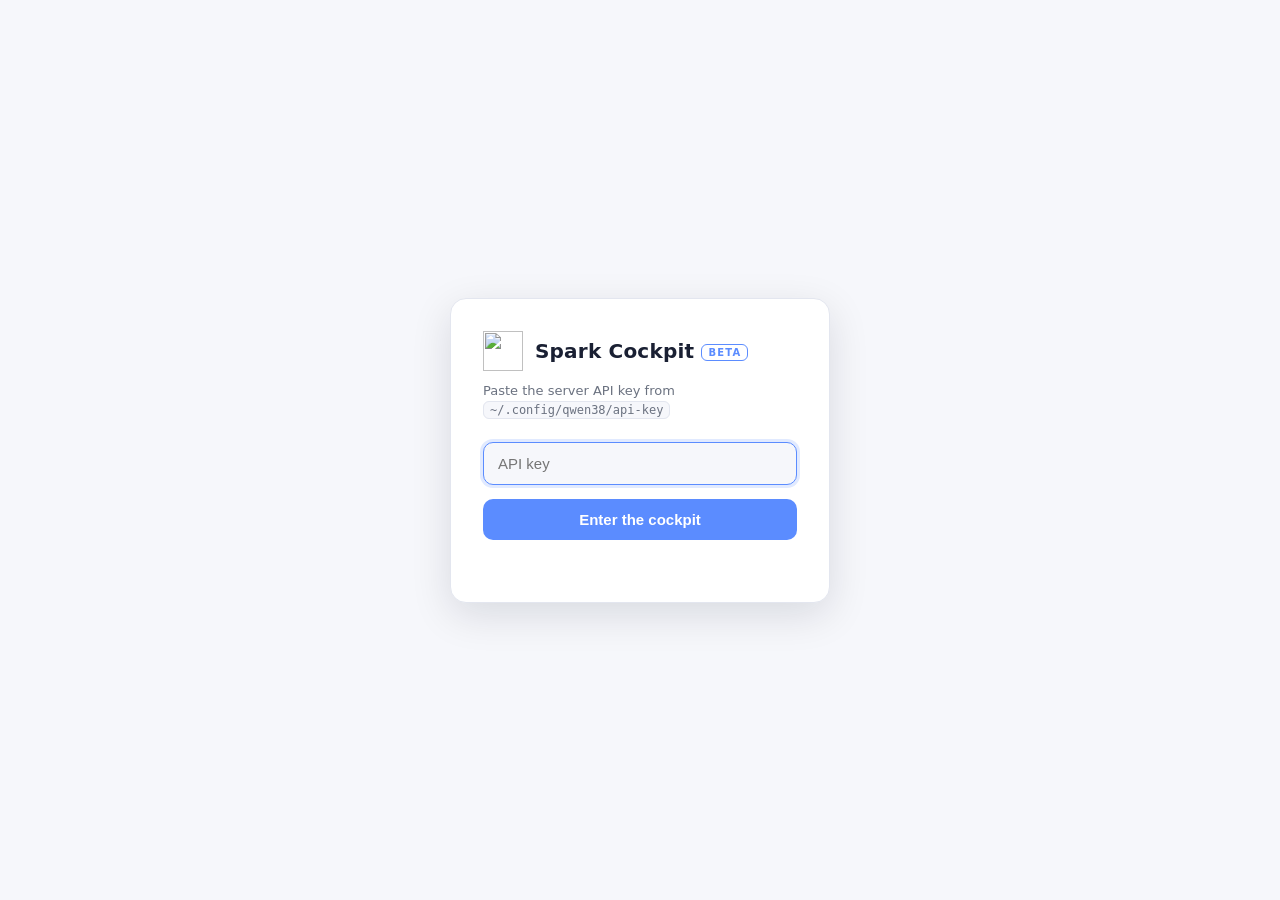
==== dashboard/static/login.html @ 503dc8a2 "dashboard: absorb webui/SPEC.md ideas, single home under dashboard/ Backend skeleton (cockpit.py, st" ====
<!doctype html>
<html lang="en">
<head>
<meta charset="utf-8">
<meta name="viewport" content="width=device-width, initial-scale=1">
<title>Spark Cockpit</title>
<link rel="icon" href="/static/favicon.svg">
<style>
  :root{
    --paper:#f6f7fb; --card:#ffffff; --line:#e3e6ef;
    --txt:#1a2033; --mut:#6b7280; --acc:#5b8cff; --err:#e5484d;
  }
  @media (prefers-color-scheme: dark){
    :root{ --paper:#0b1020; --card:#121a30; --line:#232c4a;
           --txt:#e8ecf8; --mut:#93a0bd; }
  }
  *{box-sizing:border-box; margin:0}
  body{
    min-height:100vh; display:grid; place-items:center;
    background:var(--paper); color:var(--txt);
    font:15px/1.5 system-ui, -apple-system, "Segoe UI", sans-serif;
  }
  .card{
    width:min(380px, 92vw); background:var(--card);
    border:1px solid var(--line); border-radius:16px; padding:32px;
    box-shadow:0 12px 40px rgba(11,16,32,.12);
  }
  .logo{display:flex; align-items:center; gap:12px; margin-bottom:6px}
  .logo img{width:40px; height:40px}
  h1{font-size:20px; letter-spacing:.2px}
  .beta{font-size:10px; font-weight:700; letter-spacing:.12em;
        color:var(--acc); border:1px solid var(--acc); border-radius:6px;
        padding:2px 6px; vertical-align:middle}
  p{color:var(--mut); font-size:13px; margin:10px 0 22px}
  code{background:var(--paper); border:1px solid var(--line);
       border-radius:6px; padding:1px 6px; font-size:12px}
  input{
    width:100%; padding:12px 14px; border-radius:10px;
    border:1px solid var(--line); background:var(--paper);
    color:var(--txt); font-size:15px; outline:none;
  }
  input:focus{border-color:var(--acc); box-shadow:0 0 0 3px rgba(91,140,255,.18)}
  button{
    width:100%; margin-top:14px; padding:12px; border:0; border-radius:10px;
    background:var(--acc); color:#fff; font-size:15px; font-weight:600;
    cursor:pointer; transition:filter .15s ease-out;
  }
  button:hover{filter:brightness(1.08)}
  .err{color:var(--err); font-size:13px; margin-top:12px; min-height:18px}
</style>
</head>
<body>
  <form class="card" id="f">
    <div class="logo">
      <img src="/static/favicon.svg" alt="">
      <h1>Spark Cockpit <span class="beta">BETA</span></h1>
    </div>
    <p>Paste the server API key from <code>~/.config/qwen38/api-key</code></p>
    <input id="k" type="password" autocomplete="current-password"
           placeholder="API key" autofocus>
    <button>Enter the cockpit</button>
    <div class="err" id="e"></div>
  </form>
<script>
document.getElementById('f').addEventListener('submit', async ev => {
  ev.preventDefault();
  const e = document.getElementById('e');
  e.textContent = '';
  try {
    const r = await fetch('/api/login', {
      method: 'POST',
      headers: {'Content-Type': 'application/json'},
      body: JSON.stringify({key: document.getElementById('k').value.trim()})
    });
    if (r.ok) { location.href = '/'; return; }
    e.textContent = r.status === 403 ? 'Wrong key.' : 'Login failed (' + r.status + ').';
  } catch { e.textContent = 'Cockpit unreachable.'; }
});
</script>
</body>
</html>
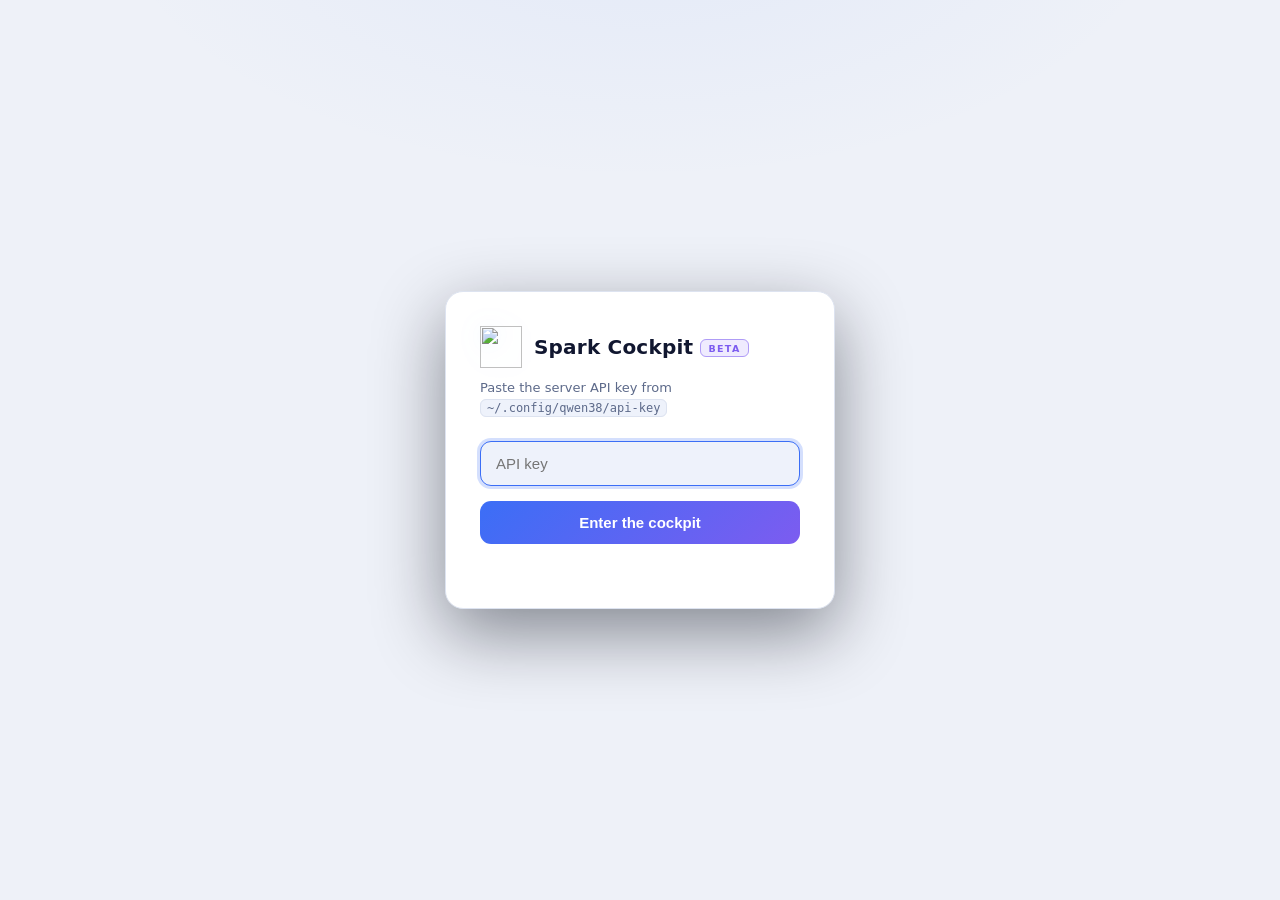
==== commit 2a248e39: "cockpit UI: full visual redesign, dark-first control room New design language on both pages: deep-in" ====
--- a/dashboard/static/login.html
+++ b/dashboard/static/login.html
@@ -7,45 +7,58 @@
 <link rel="icon" href="/static/favicon.svg">
 <style>
   :root{
-    --paper:#f6f7fb; --card:#ffffff; --line:#e3e6ef;
-    --txt:#1a2033; --mut:#6b7280; --acc:#5b8cff; --err:#e5484d;
+    --paper:#070b16; --card:#0d1424; --line:#1b2742;
+    --txt:#e9eefb; --mut:#8fa0c2; --soft:#0a1120; --glow:rgba(91,140,255,.10);
+    --acc:#5b8cff; --err:#ff5d68; --flash:#a78bfa;
   }
-  @media (prefers-color-scheme: dark){
-    :root{ --paper:#0b1020; --card:#121a30; --line:#232c4a;
-           --txt:#e8ecf8; --mut:#93a0bd; }
+  @media (prefers-color-scheme: light){
+    :root{ --paper:#eef1f8; --card:#ffffff; --line:#dde3f0;
+           --txt:#111730; --mut:#5d6a8a; --soft:#eef2fb;
+           --glow:rgba(91,140,255,.08); --acc:#3b6ef6; --err:#d93848;
+           --flash:#7c5cf0; }
   }
   *{box-sizing:border-box; margin:0}
   body{
     min-height:100vh; display:grid; place-items:center;
-    background:var(--paper); color:var(--txt);
-    font:15px/1.5 system-ui, -apple-system, "Segoe UI", sans-serif;
+    background:
+      radial-gradient(900px 480px at 50% -12%, var(--glow), transparent 60%),
+      var(--paper);
+    color:var(--txt);
+    font:15px/1.5 "Inter", system-ui, -apple-system, "Segoe UI", sans-serif;
   }
   .card{
-    width:min(380px, 92vw); background:var(--card);
-    border:1px solid var(--line); border-radius:16px; padding:32px;
-    box-shadow:0 12px 40px rgba(11,16,32,.12);
+    width:min(390px, 92vw); background:var(--card);
+    border:1px solid var(--line); border-radius:18px; padding:34px;
+    box-shadow:0 24px 70px rgba(2,6,18,.45);
+    animation:rise .4s ease-out both;
   }
+  @keyframes rise{from{opacity:0; transform:translateY(8px)}}
   .logo{display:flex; align-items:center; gap:12px; margin-bottom:6px}
-  .logo img{width:40px; height:40px}
-  h1{font-size:20px; letter-spacing:.2px}
-  .beta{font-size:10px; font-weight:700; letter-spacing:.12em;
-        color:var(--acc); border:1px solid var(--acc); border-radius:6px;
-        padding:2px 6px; vertical-align:middle}
-  p{color:var(--mut); font-size:13px; margin:10px 0 22px}
-  code{background:var(--paper); border:1px solid var(--line);
+  .logo img{width:42px; height:42px; filter:drop-shadow(0 0 12px var(--glow))}
+  h1{font-size:20px; letter-spacing:.01em}
+  .beta{font-size:9.5px; font-weight:800; letter-spacing:.14em; color:var(--flash);
+        border:1px solid color-mix(in srgb, var(--flash) 55%, transparent);
+        background:color-mix(in srgb, var(--flash) 12%, transparent);
+        border-radius:6px; padding:2.5px 7px; vertical-align:middle}
+  p{color:var(--mut); font-size:13px; margin:10px 0 24px}
+  code{background:var(--soft); border:1px solid var(--line);
        border-radius:6px; padding:1px 6px; font-size:12px}
   input{
-    width:100%; padding:12px 14px; border-radius:10px;
-    border:1px solid var(--line); background:var(--paper);
+    width:100%; padding:13px 15px; border-radius:11px;
+    border:1px solid var(--line); background:var(--soft);
     color:var(--txt); font-size:15px; outline:none;
+    transition:border-color .2s, box-shadow .2s;
   }
-  input:focus{border-color:var(--acc); box-shadow:0 0 0 3px rgba(91,140,255,.18)}
+  input:focus{border-color:var(--acc);
+              box-shadow:0 0 0 3px color-mix(in srgb, var(--acc) 22%, transparent)}
   button{
-    width:100%; margin-top:14px; padding:12px; border:0; border-radius:10px;
-    background:var(--acc); color:#fff; font-size:15px; font-weight:600;
-    cursor:pointer; transition:filter .15s ease-out;
+    width:100%; margin-top:15px; padding:13px; border:0; border-radius:11px;
+    background:linear-gradient(135deg, var(--acc), var(--flash));
+    color:#fff; font-size:15px; font-weight:650; cursor:pointer;
+    transition:filter .18s, box-shadow .18s;
   }
-  button:hover{filter:brightness(1.08)}
+  button:hover{filter:brightness(1.1);
+               box-shadow:0 8px 26px color-mix(in srgb, var(--acc) 35%, transparent)}
   .err{color:var(--err); font-size:13px; margin-top:12px; min-height:18px}
 </style>
 </head>
@@ -73,7 +86,9 @@
       body: JSON.stringify({key: document.getElementById('k').value.trim()})
     });
     if (r.ok) { location.href = '/'; return; }
-    e.textContent = r.status === 403 ? 'Wrong key.' : 'Login failed (' + r.status + ').';
+    e.textContent = r.status === 429 ? 'Too many attempts, wait a minute.'
+                  : r.status === 403 ? 'Wrong key.'
+                  : 'Login failed (' + r.status + ').';
   } catch { e.textContent = 'Cockpit unreachable.'; }
 });
 </script>
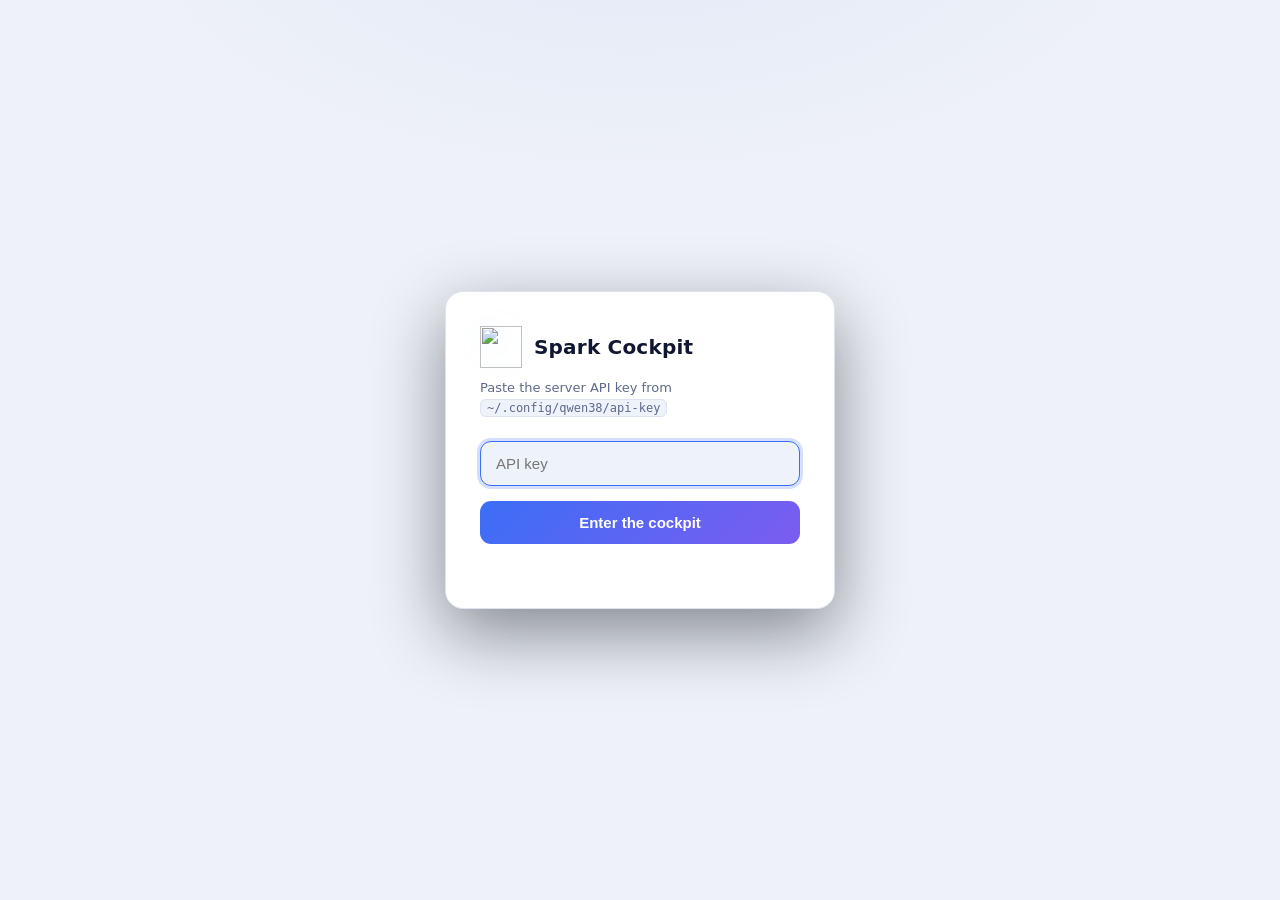
==== commit 48b798a3: "v1.6: the cockpit ships, and the uninstall stops leaving a sudoers file behind Merging the cockpit i" ====
--- a/dashboard/static/login.html
+++ b/dashboard/static/login.html
@@ -66,7 +66,7 @@
   <form class="card" id="f">
     <div class="logo">
       <img src="/static/favicon.svg" alt="">
-      <h1>Spark Cockpit <span class="beta">BETA</span></h1>
+      <h1>Spark Cockpit</h1>
     </div>
     <p>Paste the server API key from <code>~/.config/qwen38/api-key</code></p>
     <input id="k" type="password" autocomplete="current-password"
@@ -74,23 +74,6 @@
     <button>Enter the cockpit</button>
     <div class="err" id="e"></div>
   </form>
-<script>
-document.getElementById('f').addEventListener('submit', async ev => {
-  ev.preventDefault();
-  const e = document.getElementById('e');
-  e.textContent = '';
-  try {
-    const r = await fetch('/api/login', {
-      method: 'POST',
-      headers: {'Content-Type': 'application/json'},
-      body: JSON.stringify({key: document.getElementById('k').value.trim()})
-    });
-    if (r.ok) { location.href = '/'; return; }
-    e.textContent = r.status === 429 ? 'Too many attempts, wait a minute.'
-                  : r.status === 403 ? 'Wrong key.'
-                  : 'Login failed (' + r.status + ').';
-  } catch { e.textContent = 'Cockpit unreachable.'; }
-});
-</script>
+<script src="/static/login.js" defer></script>
 </body>
 </html>
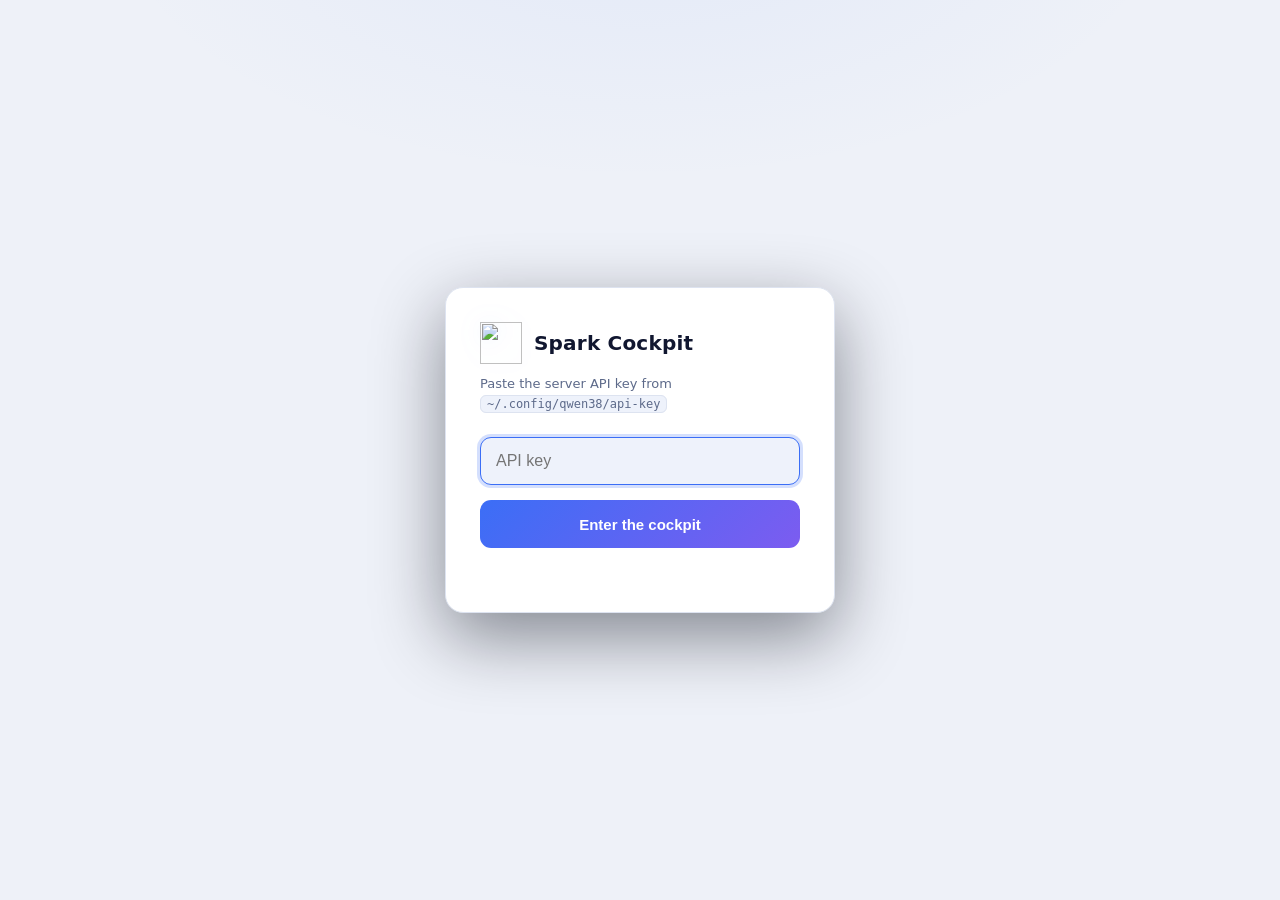
==== commit 78c6771a: "cockpit: the phone layout, measured on four iPhone geometries (v1.8.2) dashboard/tests/mobile-check." ====
--- a/dashboard/static/login.html
+++ b/dashboard/static/login.html
@@ -2,7 +2,7 @@
 <html lang="en">
 <head>
 <meta charset="utf-8">
-<meta name="viewport" content="width=device-width, initial-scale=1">
+<meta name="viewport" content="width=device-width, initial-scale=1, interactive-widget=resizes-content">
 <title>Spark Cockpit</title>
 <link rel="icon" href="/static/favicon.svg">
 <style>
@@ -19,7 +19,7 @@
   }
   *{box-sizing:border-box; margin:0}
   body{
-    min-height:100vh; display:grid; place-items:center;
+    min-height:100vh; min-height:100dvh; display:grid; place-items:center; padding:20px;
     background:
       radial-gradient(900px 480px at 50% -12%, var(--glow), transparent 60%),
       var(--paper);
@@ -46,7 +46,7 @@
   input{
     width:100%; padding:13px 15px; border-radius:11px;
     border:1px solid var(--line); background:var(--soft);
-    color:var(--txt); font-size:15px; outline:none;
+    color:var(--txt); font-size:16px; outline:none; min-height:48px;
     transition:border-color .2s, box-shadow .2s;
   }
   input:focus{border-color:var(--acc);
@@ -54,7 +54,7 @@
   button{
     width:100%; margin-top:15px; padding:13px; border:0; border-radius:11px;
     background:linear-gradient(135deg, var(--acc), var(--flash));
-    color:#fff; font-size:15px; font-weight:650; cursor:pointer;
+    color:#fff; font-size:15px; font-weight:650; cursor:pointer; min-height:48px;
     transition:filter .18s, box-shadow .18s;
   }
   button:hover{filter:brightness(1.1);
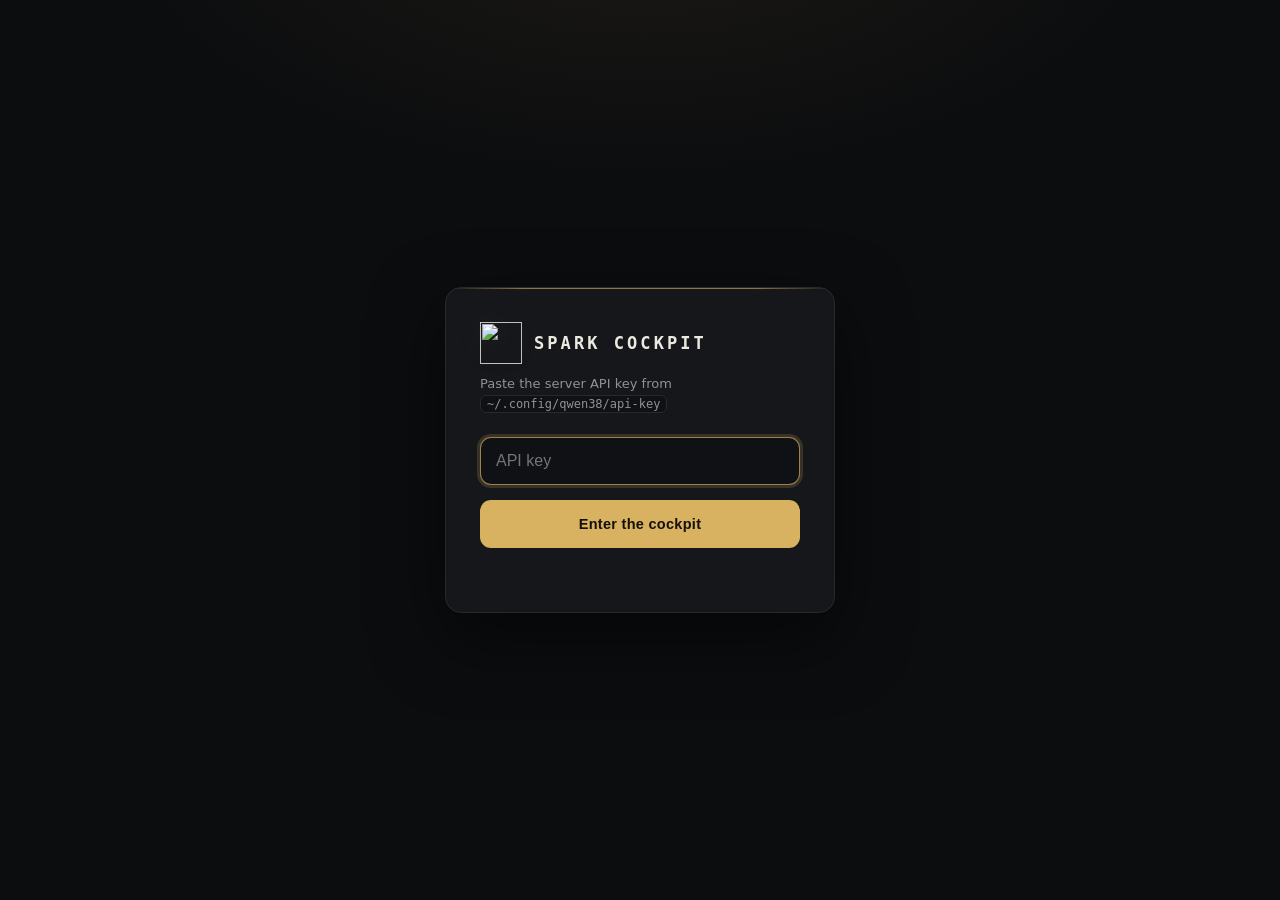
==== commit 6e63f9e8: "dashboard: the cockpit and opencode web, usable from a phone The cockpit goes graphite-and-champagne" ====
--- a/dashboard/static/login.html
+++ b/dashboard/static/login.html
@@ -5,17 +5,15 @@
 <meta name="viewport" content="width=device-width, initial-scale=1, interactive-widget=resizes-content">
 <title>Spark Cockpit</title>
 <link rel="icon" href="/static/favicon.svg">
+<link rel="stylesheet" href="/static/fonts/fonts.css">
 <style>
+  /* Same house as the cockpit: graphite chassis, champagne-gold anodizing. */
   :root{
-    --paper:#070b16; --card:#0d1424; --line:#1b2742;
-    --txt:#e9eefb; --mut:#8fa0c2; --soft:#0a1120; --glow:rgba(91,140,255,.10);
-    --acc:#5b8cff; --err:#ff5d68; --flash:#a78bfa;
-  }
-  @media (prefers-color-scheme: light){
-    :root{ --paper:#eef1f8; --card:#ffffff; --line:#dde3f0;
-           --txt:#111730; --mut:#5d6a8a; --soft:#eef2fb;
-           --glow:rgba(91,140,255,.08); --acc:#3b6ef6; --err:#d93848;
-           --flash:#7c5cf0; }
+    color-scheme:dark;
+    --paper:#0c0d0f; --card:#16171b; --line:#272930;
+    --txt:#ece9e1; --mut:#8f9197; --soft:#101115; --glow:rgba(216,180,97,.08);
+    --acc:#d8b161; --err:#c9706a;
+    --mono:"IBM Plex Mono", ui-monospace, "SF Mono", Menlo, monospace;
   }
   *{box-sizing:border-box; margin:0}
   body{
@@ -27,38 +25,38 @@
     font:15px/1.5 "Inter", system-ui, -apple-system, "Segoe UI", sans-serif;
   }
   .card{
-    width:min(390px, 92vw); background:var(--card);
-    border:1px solid var(--line); border-radius:18px; padding:34px;
-    box-shadow:0 24px 70px rgba(2,6,18,.45);
+    width:min(390px, 92vw); background:var(--card); position:relative; overflow:hidden;
+    border:1px solid var(--line); border-radius:16px; padding:34px;
+    box-shadow:0 24px 70px rgba(0,0,0,.55);
     animation:rise .4s ease-out both;
   }
+  /* the anodized chamfer, same hairline as the cockpit's top bar */
+  .card::before{content:''; position:absolute; left:0; right:0; top:0; height:1px;
+    background:linear-gradient(90deg, transparent, color-mix(in srgb, var(--acc) 60%, transparent) 20%,
+                color-mix(in srgb, var(--acc) 60%, transparent) 80%, transparent)}
   @keyframes rise{from{opacity:0; transform:translateY(8px)}}
   .logo{display:flex; align-items:center; gap:12px; margin-bottom:6px}
   .logo img{width:42px; height:42px; filter:drop-shadow(0 0 12px var(--glow))}
-  h1{font-size:20px; letter-spacing:.01em}
-  .beta{font-size:9.5px; font-weight:800; letter-spacing:.14em; color:var(--flash);
-        border:1px solid color-mix(in srgb, var(--flash) 55%, transparent);
-        background:color-mix(in srgb, var(--flash) 12%, transparent);
-        border-radius:6px; padding:2.5px 7px; vertical-align:middle}
+  h1{font:600 17px/1.1 var(--mono); letter-spacing:.18em; text-transform:uppercase}
   p{color:var(--mut); font-size:13px; margin:10px 0 24px}
-  code{background:var(--soft); border:1px solid var(--line);
-       border-radius:6px; padding:1px 6px; font-size:12px}
+  code{background:var(--soft); border:1px solid var(--line); color:var(--mut);
+       border-radius:6px; padding:1px 6px; font:12px var(--mono)}
   input{
     width:100%; padding:13px 15px; border-radius:11px;
     border:1px solid var(--line); background:var(--soft);
     color:var(--txt); font-size:16px; outline:none; min-height:48px;
     transition:border-color .2s, box-shadow .2s;
   }
-  input:focus{border-color:var(--acc);
-              box-shadow:0 0 0 3px color-mix(in srgb, var(--acc) 22%, transparent)}
+  input:focus{border-color:color-mix(in srgb, var(--acc) 70%, transparent);
+              box-shadow:0 0 0 3px color-mix(in srgb, var(--acc) 18%, transparent)}
   button{
     width:100%; margin-top:15px; padding:13px; border:0; border-radius:11px;
-    background:linear-gradient(135deg, var(--acc), var(--flash));
-    color:#fff; font-size:15px; font-weight:650; cursor:pointer; min-height:48px;
+    background:var(--acc);
+    color:#14100a; font-size:14.5px; font-weight:700; letter-spacing:.02em; cursor:pointer; min-height:48px;
     transition:filter .18s, box-shadow .18s;
   }
-  button:hover{filter:brightness(1.1);
-               box-shadow:0 8px 26px color-mix(in srgb, var(--acc) 35%, transparent)}
+  button:hover{filter:brightness(1.08);
+               box-shadow:0 8px 26px color-mix(in srgb, var(--acc) 30%, transparent)}
   .err{color:var(--err); font-size:13px; margin-top:12px; min-height:18px}
 </style>
 </head>
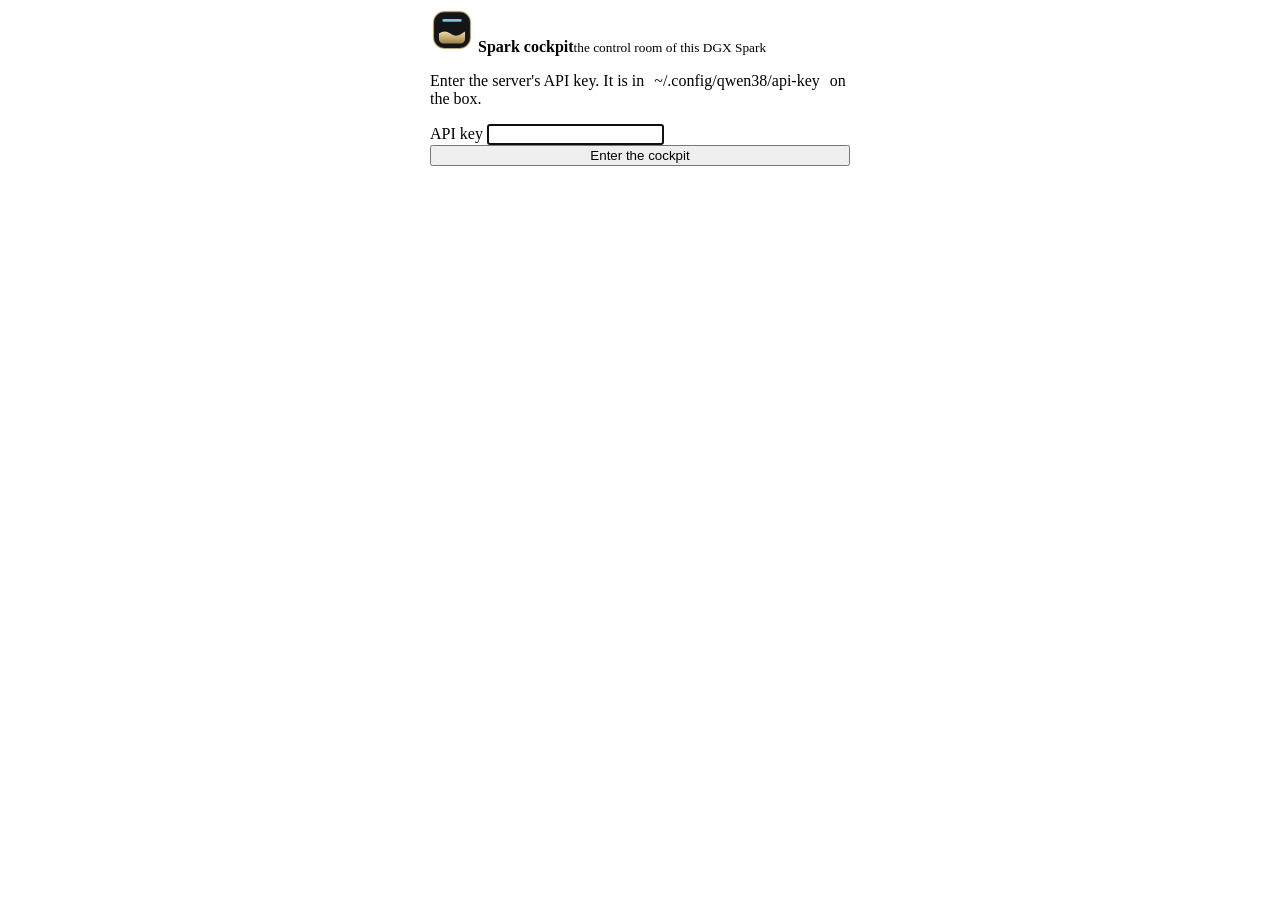
==== commit e2f1f324: "cockpit redesign: the one-page front, its tests, and the one-click load The monolithic app.js and th" ====
--- a/dashboard/static/login.html
+++ b/dashboard/static/login.html
@@ -3,74 +3,44 @@
 <head>
 <meta charset="utf-8">
 <meta name="viewport" content="width=device-width, initial-scale=1, interactive-widget=resizes-content">
-<title>Spark Cockpit</title>
+<meta name="theme-color" content="#0d0e10">
+<title>Spark cockpit</title>
 <link rel="icon" href="/static/favicon.svg">
-<link rel="stylesheet" href="/static/fonts/fonts.css">
+<link rel="stylesheet" href="/static/css/cockpit.css">
 <style>
-  /* Same house as the cockpit: graphite chassis, champagne-gold anodizing. */
-  :root{
-    color-scheme:dark;
-    --paper:#0c0d0f; --card:#16171b; --line:#272930;
-    --txt:#ece9e1; --mut:#8f9197; --soft:#101115; --glow:rgba(216,180,97,.08);
-    --acc:#d8b161; --err:#c9706a;
-    --mono:"IBM Plex Mono", ui-monospace, "SF Mono", Menlo, monospace;
-  }
-  *{box-sizing:border-box; margin:0}
-  body{
-    min-height:100vh; min-height:100dvh; display:grid; place-items:center; padding:20px;
-    background:
-      radial-gradient(900px 480px at 50% -12%, var(--glow), transparent 60%),
-      var(--paper);
-    color:var(--txt);
-    font:15px/1.5 "Inter", system-ui, -apple-system, "Segoe UI", sans-serif;
-  }
-  .card{
-    width:min(390px, 92vw); background:var(--card); position:relative; overflow:hidden;
-    border:1px solid var(--line); border-radius:16px; padding:34px;
-    box-shadow:0 24px 70px rgba(0,0,0,.55);
-    animation:rise .4s ease-out both;
-  }
-  /* the anodized chamfer, same hairline as the cockpit's top bar */
-  .card::before{content:''; position:absolute; left:0; right:0; top:0; height:1px;
-    background:linear-gradient(90deg, transparent, color-mix(in srgb, var(--acc) 60%, transparent) 20%,
-                color-mix(in srgb, var(--acc) 60%, transparent) 80%, transparent)}
-  @keyframes rise{from{opacity:0; transform:translateY(8px)}}
-  .logo{display:flex; align-items:center; gap:12px; margin-bottom:6px}
-  .logo img{width:42px; height:42px; filter:drop-shadow(0 0 12px var(--glow))}
-  h1{font:600 17px/1.1 var(--mono); letter-spacing:.18em; text-transform:uppercase}
-  p{color:var(--mut); font-size:13px; margin:10px 0 24px}
-  code{background:var(--soft); border:1px solid var(--line); color:var(--mut);
-       border-radius:6px; padding:1px 6px; font:12px var(--mono)}
-  input{
-    width:100%; padding:13px 15px; border-radius:11px;
-    border:1px solid var(--line); background:var(--soft);
-    color:var(--txt); font-size:16px; outline:none; min-height:48px;
-    transition:border-color .2s, box-shadow .2s;
-  }
-  input:focus{border-color:color-mix(in srgb, var(--acc) 70%, transparent);
-              box-shadow:0 0 0 3px color-mix(in srgb, var(--acc) 18%, transparent)}
-  button{
-    width:100%; margin-top:15px; padding:13px; border:0; border-radius:11px;
-    background:var(--acc);
-    color:#14100a; font-size:14.5px; font-weight:700; letter-spacing:.02em; cursor:pointer; min-height:48px;
-    transition:filter .18s, box-shadow .18s;
-  }
-  button:hover{filter:brightness(1.08);
-               box-shadow:0 8px 26px color-mix(in srgb, var(--acc) 30%, transparent)}
-  .err{color:var(--err); font-size:13px; margin-top:12px; min-height:18px}
+  body{display:grid; place-items:center; padding:var(--s-5)}
+  .gate{position:relative; z-index:1; width:min(420px, 100%); display:flex; flex-direction:column; gap:var(--s-5);
+    padding:var(--s-7); border-radius:var(--r-hero); border:1px solid var(--rule-2);
+    background:linear-gradient(180deg, var(--ink-2), var(--ink-1)); box-shadow:0 40px 120px -40px rgba(0,0,0,.95), var(--shadow-1);
+    animation:pop .45s var(--ease) both}
+  .gate::before{content:''; position:absolute; left:24px; right:24px; top:-1px; height:2px; border-radius:2px;
+    background:linear-gradient(90deg, transparent, var(--gold-hi), transparent)}
+  .gate .brand{gap:var(--s-3)}
+  .gate .brand .mark{width:44px; height:44px}
+  .gate .brand .word b{font-size:var(--t-20)}
+  .gate p{color:var(--fg-2); font-size:var(--t-14)}
+  .gate code{font-family:var(--f-code); font-size:var(--t-13); color:var(--fg-1); background:var(--ink-0); border:1px solid var(--rule-2); border-radius:6px; padding:1px 6px}
+  .gate .err{min-height:20px; color:#ffb2a9; font-size:var(--t-14)}
 </style>
 </head>
 <body>
-  <form class="card" id="f">
-    <div class="logo">
-      <img src="/static/favicon.svg" alt="">
-      <h1>Spark Cockpit</h1>
+  <form class="gate" id="f">
+    <span class="brand">
+      <svg class="mark" viewBox="0 0 32 32" aria-hidden="true">
+        <defs><linearGradient id="mk" x1="0" y1="0" x2="0" y2="1"><stop offset="0" stop-color="#f1dcaa"/><stop offset="1" stop-color="#9d7f45"/></linearGradient></defs>
+        <rect x="2.5" y="2.5" width="27" height="27" rx="8" fill="#141518" stroke="#dcb872" stroke-opacity=".6"/>
+        <path d="M6.5 18.6c2.9-2.1 5.4-2.1 8.3 0s5.5 2.1 8.4 0l2.3-1.5v5.4a3.4 3.4 0 0 1-3.4 3.4H9.9a3.4 3.4 0 0 1-3.4-3.4z" fill="url(#mk)"/>
+        <path d="M10 9h12" stroke="#7ac6d6" stroke-width="2" stroke-linecap="round"/>
+      </svg>
+      <span class="word"><b>Spark cockpit</b><small>the control room of this DGX Spark</small></span>
+    </span>
+    <p>Enter the server's API key. It is in <code>~/.config/qwen38/api-key</code> on the box.</p>
+    <div class="field">
+      <label for="k">API key</label>
+      <input class="input code" id="k" type="password" autocomplete="current-password" autofocus required>
     </div>
-    <p>Paste the server API key from <code>~/.config/qwen38/api-key</code></p>
-    <input id="k" type="password" autocomplete="current-password"
-           placeholder="API key" autofocus>
-    <button>Enter the cockpit</button>
-    <div class="err" id="e"></div>
+    <button class="btn primary lg block" type="submit">Enter the cockpit</button>
+    <div class="err" id="e" role="alert"></div>
   </form>
 <script src="/static/login.js" defer></script>
 </body>
